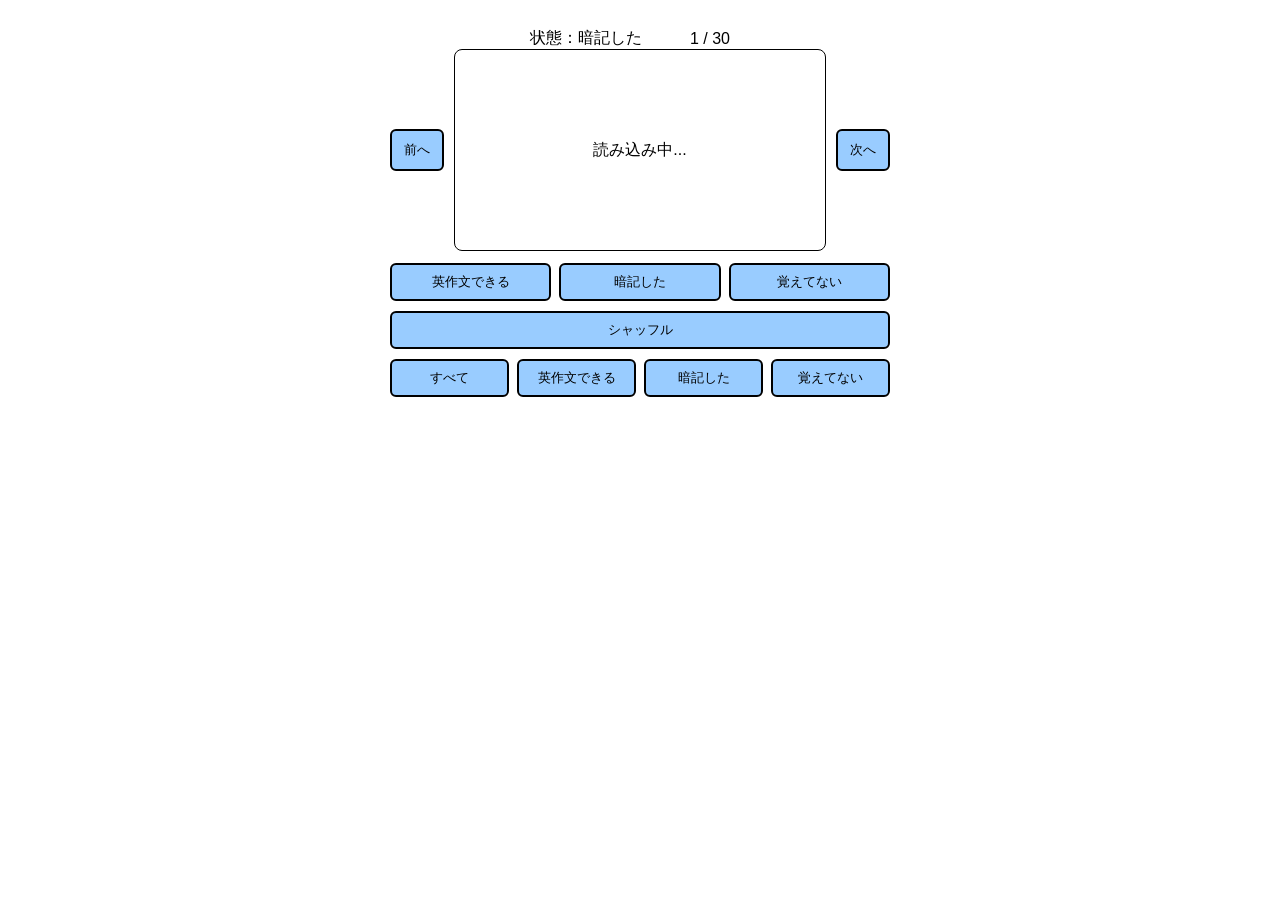
==== index.html @ 4614ad87 "index.html を更新" ====
<!DOCTYPE html>
<html lang="ja">
<head>
  <meta charset="UTF-8">
  <title>Flash Cards</title>
  <link rel="stylesheet" href="style.css">
  <meta name="apple-mobile-web-app-capable" content="yes">
  <meta name="apple-mobile-web-app-status-bar-style" content="default">
  <meta name="apple-mobile-web-app-title" content="Flash Cards">
</head>
<body>

<div id="app">

  <div id="info">
  	<div id="status">状態：暗記した</div>
  	<div id="progress">1 / 30</div>
  </div>

  <!-- カード + 前後ボタン -->
  <div class="card-row">
    <button id="prevBtn" class="nav-btn">前へ</button>

    <div id="card">読み込み中...</div>

    <button id="nextBtn" class="nav-btn">次へ</button>
  </div>

  <!-- ステータス付与 -->
  <div class="status-buttons">
    <button id="makeBtn">英作文できる</button>
    <button id="memorizedBtn">暗記した</button>
    <button id="unknownBtn">覚えてない</button>
  </div>

  <!-- シャッフル -->
  <div class="control-buttons">
    <button id="shuffleBtn">シャッフル</button>
  </div>

  <!-- フィルター -->
  <div class="filter-buttons">
    <button id="filterAll">すべて</button>
    <button id="filterMake">英作文できる</button>
    <button id="filterMemorized">暗記した</button>
    <button id="filterUnknown">覚えてない</button>
  </div>

</div>

<script src="script.js"></script>
</body>
</html>
---- style.css ----
body {
  font-family: sans-serif;
  background: #ffffff;
  color: #000;
  display: flex;
  justify-content: center;
  padding: 20px;
}

#app {
  width: 100%;
  max-width: 500px;
}

#info {
  display: flex;
  justify-content: space-between;
  align-items: center;

  width: 40%;
  padding: 0 140px;   /* ← これを追加 */
}

#status {
  text-align: left;
}

#progress {
  text-align: right;
}

/* カード＋前後ボタン */
.card-row {
  display: grid;
  grid-template-columns: auto 1fr auto;
  align-items: center;
  gap: 10px;
  margin-bottom: 12px;
}

#card {
  border: 1px solid #000;
  border-radius: 8px;
  padding: 30px;
  min-height: 140px;

  display: flex;
  align-items: center;
  justify-content: center;

  text-align: center;
  cursor: pointer;
  user-select: none;
}

/* 前へ・次へ */
.nav-btn {
  padding: 10px 12px;
  cursor: pointer;
  height: fit-content;
}

/* ボタン群 */
.status-buttons,
.control-buttons,
.filter-buttons {
  margin-top: 10px;
  display: grid;
  gap: 8px;
}

.status-buttons {
  grid-template-columns: 1fr 1fr 1fr;
}

.filter-buttons {
  grid-template-columns: repeat(4, 1fr);
}

button {
  padding: 8px;
  border: 2px solid #000;   /* ← 通常時は薄いグレー */
  border-radius: 6px;
  background: #9cf;
  color: #000;
}

button.active {
  border-color: red;
  background: #ffe5e5;
  color: red;
}

button:active {
  transform: none;
}

/* スマホ対応 */
@media (max-width: 480px) {
  .card-row {
    grid-template-columns: 1fr;
  }

  .nav-btn {
    width: 100%;
  }
}
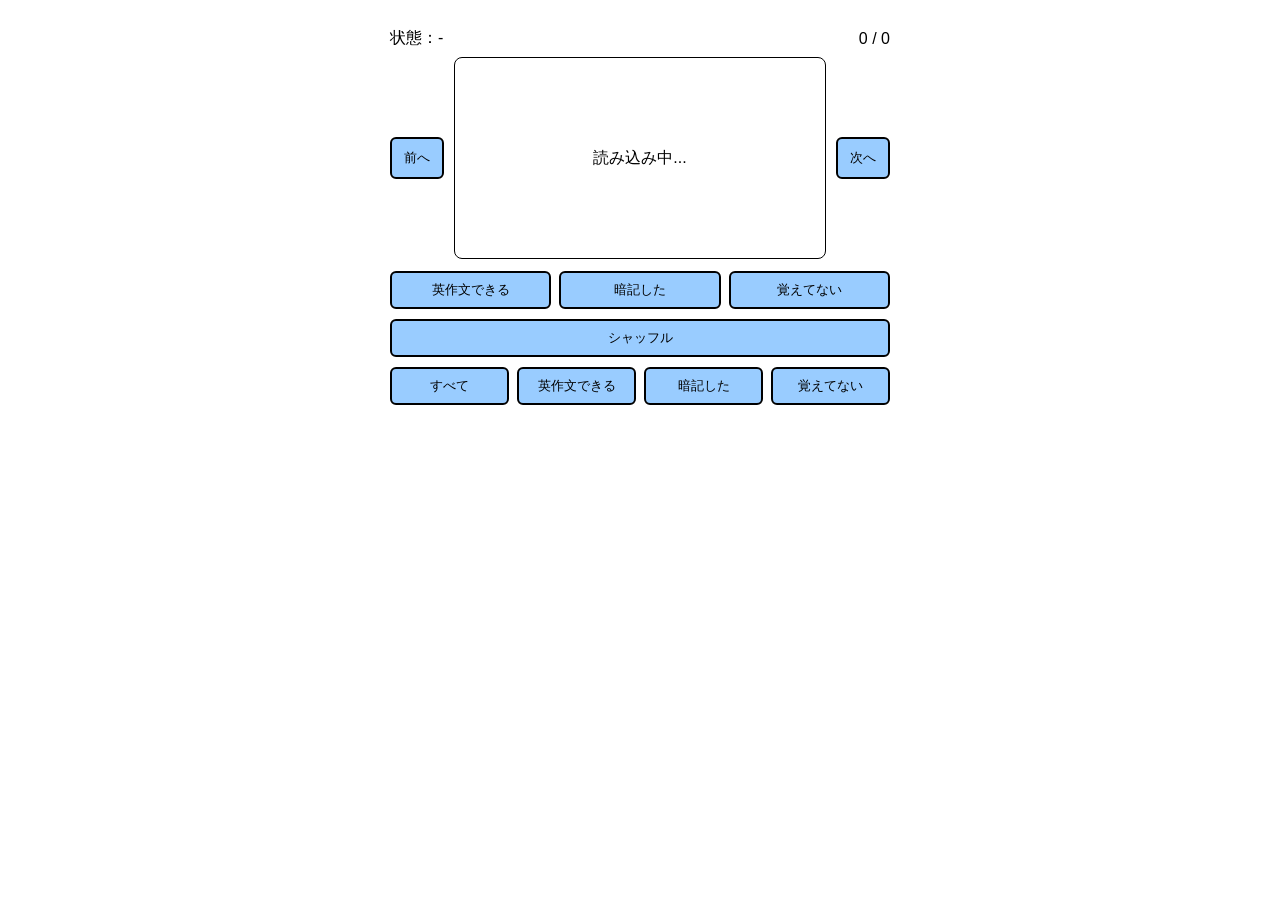
==== commit 95ea26cc: "index.html を更新" ====
--- a/index.html
+++ b/index.html
@@ -4,6 +4,7 @@
   <meta charset="UTF-8">
   <title>Flash Cards</title>
   <link rel="stylesheet" href="style.css">
+
   <meta name="apple-mobile-web-app-capable" content="yes">
   <meta name="apple-mobile-web-app-status-bar-style" content="default">
   <meta name="apple-mobile-web-app-title" content="Flash Cards">
@@ -13,20 +14,23 @@
 <div id="app">
 
   <div id="info">
-  	<div id="status">状態：暗記した</div>
-  	<div id="progress">1 / 30</div>
+    <div id="status">状態：-</div>
+    <div id="progress">0 / 0</div>
   </div>
 
   <!-- カード + 前後ボタン -->
   <div class="card-row">
     <button id="prevBtn" class="nav-btn">前へ</button>
 
-    <div id="card">読み込み中...</div>
+    <div id="card">
+      <div id="cardNumber"></div>
+      <div id="cardText">読み込み中...</div>
+    </div>
 
     <button id="nextBtn" class="nav-btn">次へ</button>
   </div>
 
-  <!-- ステータス付与 -->
+  <!-- ステータス -->
   <div class="status-buttons">
     <button id="makeBtn">英作文できる</button>
     <button id="memorizedBtn">暗記した</button>
@@ -48,6 +52,7 @@
 
 </div>
 
-<script src="script.js"></script>
+<!-- ★ defer を必ず付ける -->
+<script src="script.js" defer></script>
 </body>
 </html>
--- a/style.css
+++ b/style.css
@@ -16,9 +16,7 @@
   display: flex;
   justify-content: space-between;
   align-items: center;
-
-  width: 40%;
-  padding: 0 140px;   /* ← これを追加 */
+  margin-bottom: 8px;
 }
 
 #status {
@@ -27,7 +25,7 @@
 
 #progress {
   text-align: right;
-}
+}
 
 /* カード＋前後ボタン */
 .card-row {
@@ -39,6 +37,7 @@
 }
 
 #card {
+  position: relative;
   border: 1px solid #000;
   border-radius: 8px;
   padding: 30px;
@@ -53,11 +52,22 @@
   user-select: none;
 }
 
+#cardNumber {
+  position: absolute;
+  top: 8px;
+  left: 10px;
+  font-size: 12px;
+  color: #666;
+}
+
+#cardText {
+  width: 100%;
+}
+
 /* 前へ・次へ */
 .nav-btn {
   padding: 10px 12px;
   cursor: pointer;
-  height: fit-content;
 }
 
 /* ボタン群 */
@@ -79,20 +89,16 @@
 
 button {
   padding: 8px;
-  border: 2px solid #000;   /* ← 通常時は薄いグレー */
+  border: 2px solid #000;
   border-radius: 6px;
   background: #9cf;
   color: #000;
-}
+}
 
 button.active {
   border-color: red;
   background: #ffe5e5;
   color: red;
-}
-
-button:active {
-  transform: none;
 }
 
 /* スマホ対応 */
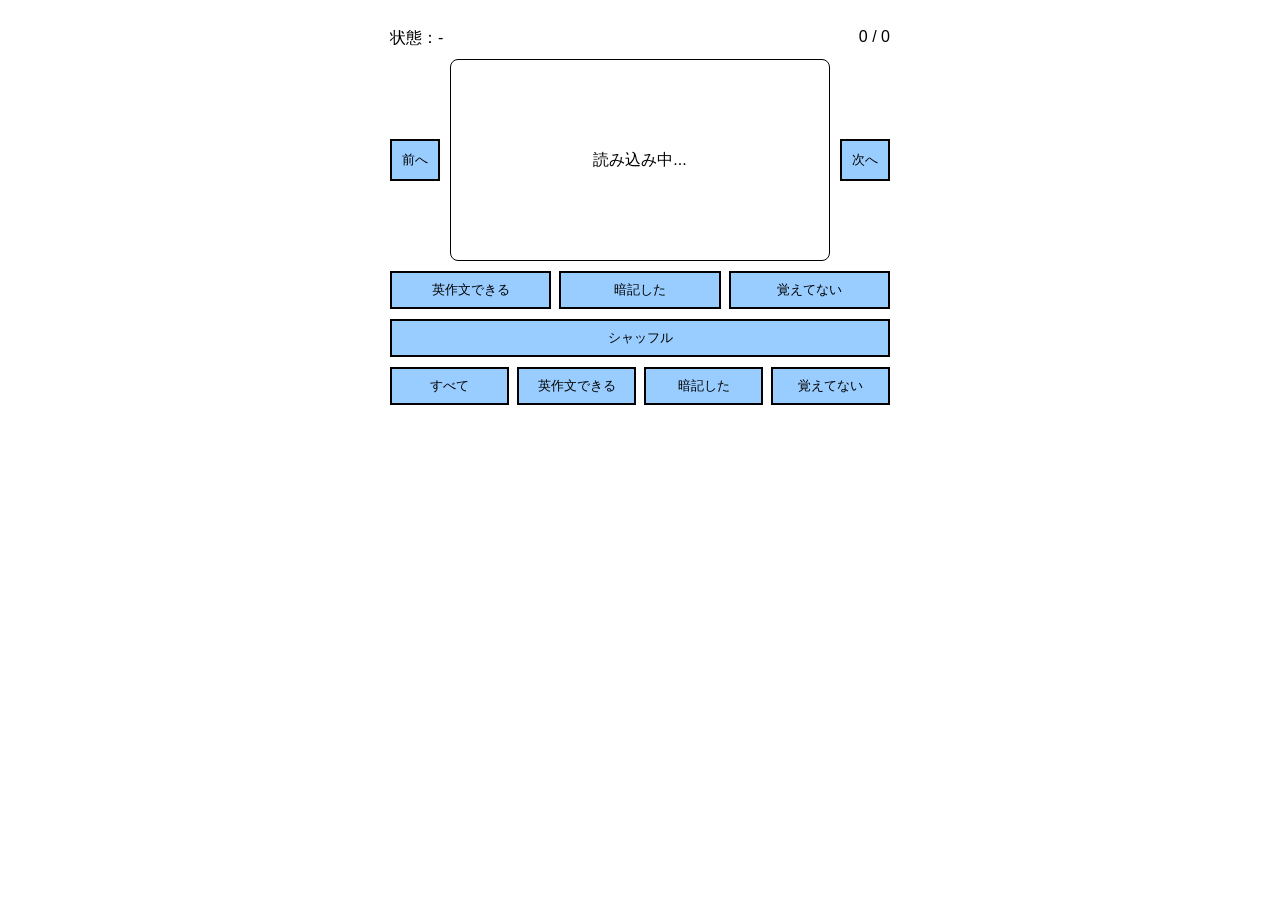
==== commit 86bfe54c: "index.html を更新" ====
--- a/index.html
+++ b/index.html
@@ -55,4 +55,4 @@
 <!-- ★ defer を必ず付ける -->
 <script src="script.js" defer></script>
 </body>
-</html>+</html>
--- a/style.css
+++ b/style.css
@@ -1,7 +1,6 @@
 body {
   font-family: sans-serif;
-  background: #ffffff;
-  color: #000;
+  background: #fff;
   display: flex;
   justify-content: center;
   padding: 20px;
@@ -15,25 +14,15 @@
 #info {
   display: flex;
   justify-content: space-between;
-  align-items: center;
-  margin-bottom: 8px;
+  margin-bottom: 10px;
 }
 
-#status {
-  text-align: left;
-}
-
-#progress {
-  text-align: right;
-}
-
-/* カード＋前後ボタン */
+/* カード＋前後 */
 .card-row {
   display: grid;
   grid-template-columns: auto 1fr auto;
+  gap: 10px;
   align-items: center;
-  gap: 10px;
-  margin-bottom: 12px;
 }
 
 #card {
@@ -42,32 +31,26 @@
   border-radius: 8px;
   padding: 30px;
   min-height: 140px;
-
   display: flex;
   align-items: center;
   justify-content: center;
-
-  text-align: center;
   cursor: pointer;
-  user-select: none;
 }
 
 #cardNumber {
   position: absolute;
-  top: 8px;
-  left: 10px;
+  top: 6px;
+  left: 8px;
   font-size: 12px;
   color: #666;
 }
 
 #cardText {
-  width: 100%;
+  text-align: center;
 }
 
-/* 前へ・次へ */
 .nav-btn {
-  padding: 10px 12px;
-  cursor: pointer;
+  padding: 10px;
 }
 
 /* ボタン群 */
@@ -80,7 +63,7 @@
 }
 
 .status-buttons {
-  grid-template-columns: 1fr 1fr 1fr;
+  grid-template-columns: repeat(3, 1fr);
 }
 
 .filter-buttons {
@@ -90,9 +73,7 @@
 button {
   padding: 8px;
   border: 2px solid #000;
-  border-radius: 6px;
   background: #9cf;
-  color: #000;
 }
 
 button.active {
@@ -101,13 +82,9 @@
   color: red;
 }
 
-/* スマホ対応 */
+/* スマホ */
 @media (max-width: 480px) {
   .card-row {
     grid-template-columns: 1fr;
   }
-
-  .nav-btn {
-    width: 100%;
-  }
 }
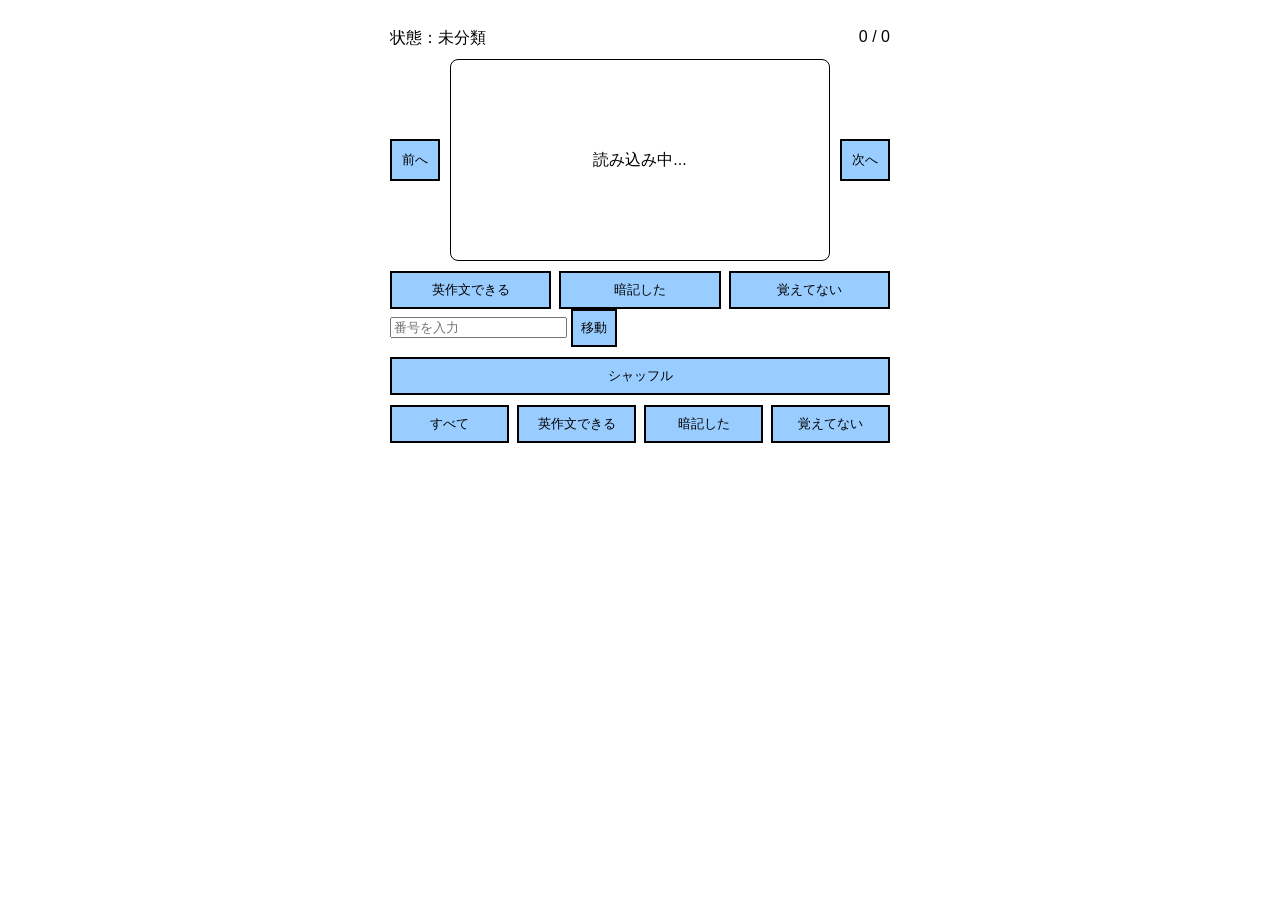
==== commit ffbc4e8f: "index.html を更新" ====
--- a/index.html
+++ b/index.html
@@ -1,24 +1,25 @@
 <!DOCTYPE html>
 <html lang="ja">
 <head>
-  <meta charset="UTF-8">
+  <meta charset="UTF-8" />
   <title>Flash Cards</title>
-  <link rel="stylesheet" href="style.css">
+  <link rel="stylesheet" href="style.css" />
 
-  <meta name="apple-mobile-web-app-capable" content="yes">
-  <meta name="apple-mobile-web-app-status-bar-style" content="default">
-  <meta name="apple-mobile-web-app-title" content="Flash Cards">
+  <!-- iOS ホーム画面対応 -->
+  <meta name="apple-mobile-web-app-capable" content="yes" />
+  <meta name="apple-mobile-web-app-title" content="Flash Cards" />
 </head>
 <body>
 
 <div id="app">
 
+  <!-- 進捗 & ステータス -->
   <div id="info">
-    <div id="status">状態：-</div>
+    <div id="status">状態：未分類</div>
     <div id="progress">0 / 0</div>
   </div>
 
-  <!-- カード + 前後ボタン -->
+  <!-- カード + 前後 -->
   <div class="card-row">
     <button id="prevBtn" class="nav-btn">前へ</button>
 
@@ -30,11 +31,22 @@
     <button id="nextBtn" class="nav-btn">次へ</button>
   </div>
 
-  <!-- ステータス -->
+  <!-- ステータス付与 -->
   <div class="status-buttons">
     <button id="makeBtn">英作文できる</button>
     <button id="memorizedBtn">暗記した</button>
     <button id="unknownBtn">覚えてない</button>
+  </div>
+
+  <!-- ★ 番号ジャンプ（ここに追加） -->
+  <div class="jump-area">
+    <input
+      type="number"
+      id="jumpInput"
+      placeholder="番号を入力"
+      inputmode="numeric"
+    />
+    <button id="jumpBtn">移動</button>
   </div>
 
   <!-- シャッフル -->
@@ -52,7 +64,6 @@
 
 </div>
 
-<!-- ★ defer を必ず付ける -->
-<script src="script.js" defer></script>
+<script src="script.js"></script>
 </body>
-</html>
+</html>
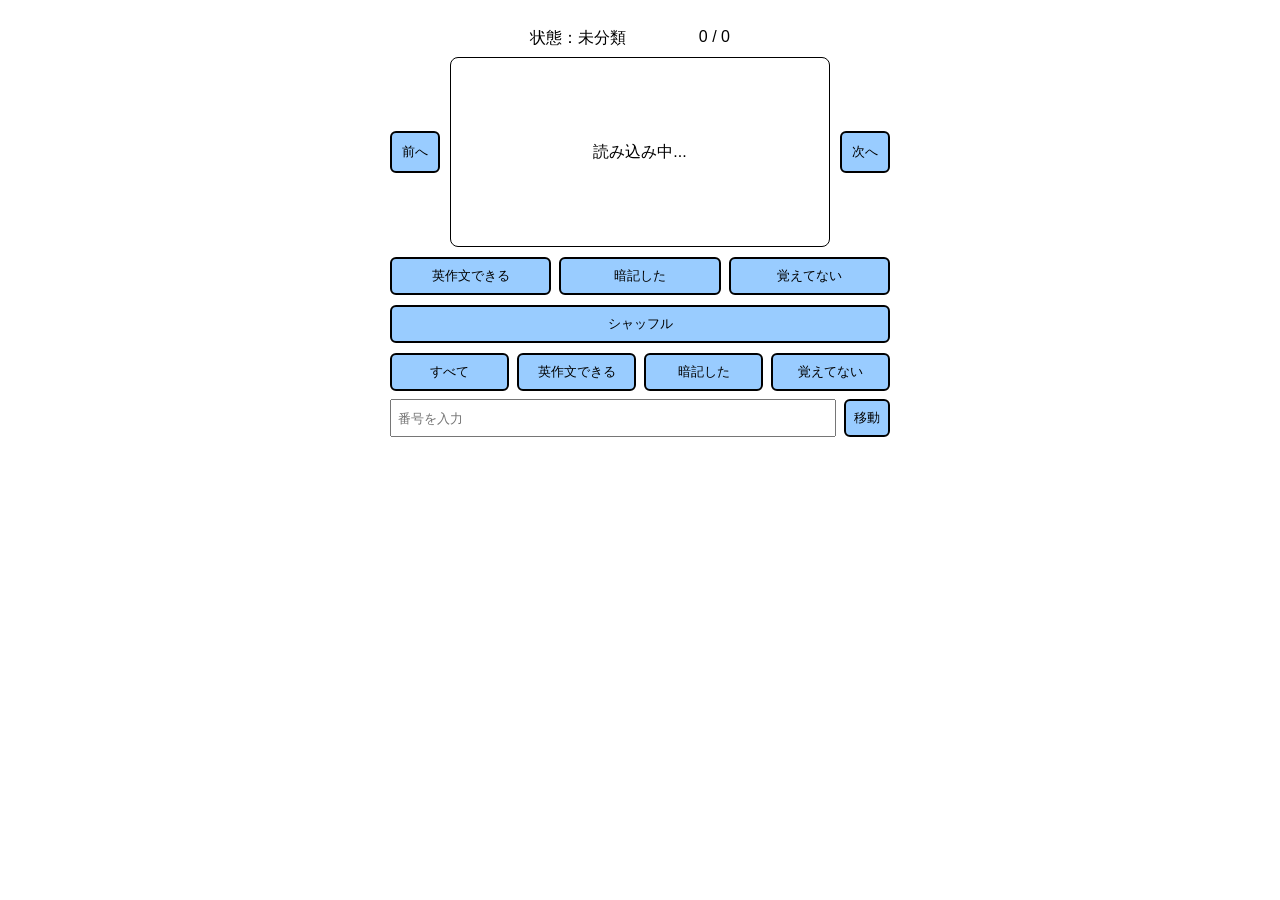
==== commit e09c9448: "index.html を更新" ====
--- a/index.html
+++ b/index.html
@@ -38,17 +38,6 @@
     <button id="unknownBtn">覚えてない</button>
   </div>
 
-  <!-- ★ 番号ジャンプ（ここに追加） -->
-  <div class="jump-area">
-    <input
-      type="number"
-      id="jumpInput"
-      placeholder="番号を入力"
-      inputmode="numeric"
-    />
-    <button id="jumpBtn">移動</button>
-  </div>
-
   <!-- シャッフル -->
   <div class="control-buttons">
     <button id="shuffleBtn">シャッフル</button>
@@ -62,6 +51,17 @@
     <button id="filterUnknown">覚えてない</button>
   </div>
 
+  <!-- ★ 番号ジャンプ（ここに移動） -->
+  <div class="jump-area">
+    <input
+      type="number"
+      id="jumpInput"
+      placeholder="番号を入力"
+      inputmode="numeric"
+    />
+    <button id="jumpBtn">移動</button>
+  </div>
+
 </div>
 
 <script src="script.js"></script>
--- a/style.css
+++ b/style.css
@@ -1,6 +1,7 @@
 body {
   font-family: sans-serif;
   background: #fff;
+  color: #000;
   display: flex;
   justify-content: center;
   padding: 20px;
@@ -11,30 +12,45 @@
   max-width: 500px;
 }
 
+/* 上部情報 */
 #info {
   display: flex;
   justify-content: space-between;
-  margin-bottom: 10px;
+  width: 40%;
+  padding: 0 140px;
+  margin-bottom: 8px;
 }
 
-/* カード＋前後 */
+#status {
+  text-align: left;
+}
+
+#progress {
+  text-align: right;
+}
+
+/* カード + 前後 */
 .card-row {
   display: grid;
   grid-template-columns: auto 1fr auto;
+  align-items: center;
   gap: 10px;
-  align-items: center;
 }
 
 #card {
-  position: relative;
   border: 1px solid #000;
   border-radius: 8px;
-  padding: 30px;
+  padding: 24px;
   min-height: 140px;
+  position: relative;
+
   display: flex;
+  flex-direction: column;
+  justify-content: center;
   align-items: center;
-  justify-content: center;
+
   cursor: pointer;
+  user-select: none;
 }
 
 #cardNumber {
@@ -42,15 +58,35 @@
   top: 6px;
   left: 8px;
   font-size: 12px;
-  color: #666;
 }
 
 #cardText {
   text-align: center;
 }
 
+/* 前後ボタン */
 .nav-btn {
   padding: 10px;
+}
+
+/* ボタン共通 */
+button {
+  padding: 8px;
+  border: 2px solid #000;
+  border-radius: 6px;
+  background: #9cf;
+  color: #000;
+  cursor: pointer;
+}
+
+button.active {
+  border-color: red;
+  background: #ffe5e5;
+  color: red;
+}
+
+button:active {
+  transform: none;
 }
 
 /* ボタン群 */
@@ -70,19 +106,19 @@
   grid-template-columns: repeat(4, 1fr);
 }
 
-button {
-  padding: 8px;
-  border: 2px solid #000;
-  background: #9cf;
+/* ★ 番号ジャンプ */
+.jump-area {
+  display: flex;
+  gap: 8px;
+  margin-top: 8px;
 }
 
-button.active {
-  border-color: red;
-  background: #ffe5e5;
-  color: red;
+.jump-area input {
+  flex: 1;
+  padding: 6px;
 }
 
-/* スマホ */
+/* モバイル */
 @media (max-width: 480px) {
   .card-row {
     grid-template-columns: 1fr;
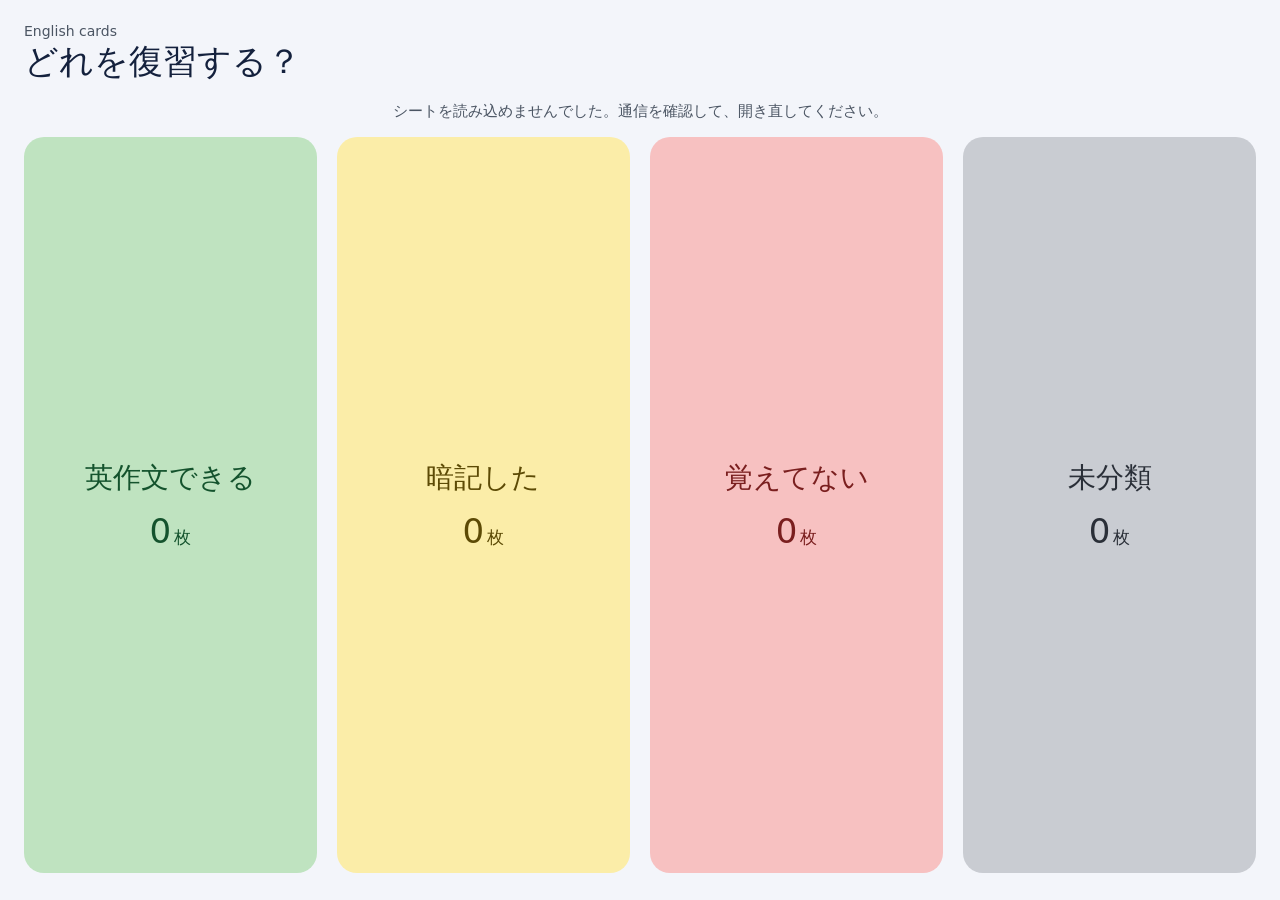
==== commit e3ff0359: "Update index.html" ====
--- a/index.html
+++ b/index.html
@@ -1,69 +1,248 @@
-<!DOCTYPE html>
+<!doctype html>
 <html lang="ja">
 <head>
-  <meta charset="UTF-8" />
-  <title>Flash Cards</title>
-  <link rel="stylesheet" href="style.css" />
-
-  <!-- iOS ホーム画面対応 -->
-  <meta name="apple-mobile-web-app-capable" content="yes" />
-  <meta name="apple-mobile-web-app-title" content="Flash Cards" />
+<meta charset="utf-8">
+<meta name="viewport" content="width=device-width,initial-scale=1,viewport-fit=cover,user-scalable=no">
+<meta name="apple-mobile-web-app-capable" content="yes">
+<meta name="apple-mobile-web-app-title" content="英語カード">
+<title>英語カード</title>
+<style>
+*{box-sizing:border-box;-webkit-tap-highlight-color:transparent}
+html,body{margin:0;height:100%;background:#F3F5FA;color:#14213D;font-family:"Hiragino Sans","Hiragino Kaku Gothic ProN",system-ui,sans-serif;touch-action:manipulation;overscroll-behavior:none;-webkit-user-select:none;user-select:none}
+button{font:inherit;color:inherit;cursor:pointer;border:0;background:none;padding:0}
+svg{width:1em;height:1em;fill:none;stroke:currentColor;stroke-width:1.8;stroke-linecap:round;stroke-linejoin:round}
+.screen{position:fixed;inset:0;display:none;flex-direction:column;gap:1.8vh;padding:max(2vh,env(safe-area-inset-top)) max(24px,env(safe-area-inset-right)) max(3vh,env(safe-area-inset-bottom)) max(24px,env(safe-area-inset-left))}
+.screen.on{display:flex}
+#rot{position:fixed;inset:0;display:none;align-items:center;justify-content:center;background:#F3F5FA;font-size:18px;z-index:9}
+@media (orientation:portrait){#rot{display:flex}}
+header{display:flex;justify-content:space-between;align-items:baseline;padding-top:.6vh}
+h1{margin:0;font-size:clamp(20px,7.5vh,34px);font-weight:500}
+.sub{font-size:14px;color:#4B5563}
+.tiles{flex:1;display:grid;grid-template-columns:repeat(4,1fr);gap:1.6vw;min-height:0}
+.tile{border-radius:20px;display:flex;flex-direction:column;align-items:center;justify-content:center;gap:1.6vh}
+.tile b{font-size:clamp(16px,6.6vh,28px);font-weight:500}
+.tile span{font-size:clamp(20px,8vh,34px);font-weight:500}
+.tile small{font-size:.5em;margin-left:3px}
+#msg{align-self:center;color:#4B5563;font-size:15px}
+.top{display:grid;grid-template-columns:1fr auto 1fr;align-items:center}
+.left{display:flex;gap:10px}
+.rb{width:clamp(38px,11vh,48px);height:clamp(38px,11vh,48px);border-radius:50%;background:#fff;border:.5px solid #D3D8E6;display:grid;place-items:center;font-size:clamp(20px,6vh,24px)}
+.rb.on{background:#14213D;color:#fff;border-color:#14213D}
+.ctr{text-align:center;white-space:nowrap}
+.ctr span{font-size:14px;color:#4B5563}
+.ctr b{font-size:clamp(20px,7vh,26px);font-weight:500;margin-left:6px}
+.chip{justify-self:end;font-size:14px;padding:8px 14px;border:.5px solid #D3D8E6;border-radius:22px;background:#fff}
+.bar{height:4px;border-radius:2px;background:#DCE1EE;flex:none}
+.bar div{height:4px;border-radius:2px;background:#14213D;width:0}
+.row{flex:1;display:flex;gap:12px;min-height:0}
+.side{width:clamp(60px,9vw,84px);border-radius:20px;border:1.5px solid #14213D;display:flex;flex-direction:column;align-items:center;justify-content:center;gap:4px;font-size:15px;font-weight:500}
+.side svg{font-size:28px}
+#card{flex:1;min-width:0;border-radius:20px;background:#fff;border:.5px solid #D3D8E6;padding:1.8vh 20px;display:flex;flex-direction:column;text-align:center;cursor:pointer}
+.st{display:flex;align-items:center;gap:10px;font-size:14px;color:#4B5563;flex:none}
+.pill{font-size:14px;font-weight:500;padding:5px 14px;border-radius:16px;color:#fff}
+#mid{flex:1;display:flex;flex-direction:column;align-items:center;overflow:auto;min-height:0}
+#mid>:first-child{margin-top:auto}
+#mid>:last-child{margin-bottom:auto}
+.big{font-size:clamp(22px,9vh,40px);font-weight:500;line-height:1.4}
+.en{font-size:clamp(20px,8.4vh,38px);font-weight:500;line-height:1.35}
+.memo{font-size:clamp(14px,4.6vh,18px);color:#4B5563;line-height:1.5;margin-top:1.6vh;white-space:pre-wrap}
+.empty{color:#4B5563;font-size:18px}
+#hint{font-size:14px;color:#4B5563;flex:none;min-height:1.2em}
+.cls{display:flex;gap:10px;flex:none}
+.cl{flex:1;height:clamp(40px,12.5vh,52px);border-radius:14px;border:1.5px solid var(--c);font-size:16px;font-weight:500;display:flex;align-items:center;justify-content:center;gap:4px}
+.cl svg{display:none}
+.cl.on{background:var(--c);color:#fff}
+.cl.on svg{display:block}
+</style>
 </head>
 <body>
-
-<div id="app">
-
-  <!-- 進捗 & ステータス -->
-  <div id="info">
-    <div id="status">状態：未分類</div>
-    <div id="progress">0 / 0</div>
-  </div>
-
-  <!-- カード + 前後 -->
-  <div class="card-row">
-    <button id="prevBtn" class="nav-btn">前へ</button>
-
-    <div id="card">
-      <div id="cardNumber"></div>
-      <div id="cardText">読み込み中...</div>
-    </div>
-
-    <button id="nextBtn" class="nav-btn">次へ</button>
-  </div>
-
-  <!-- ステータス付与 -->
-  <div class="status-buttons">
-    <button id="makeBtn">英作文できる</button>
-    <button id="memorizedBtn">暗記した</button>
-    <button id="unknownBtn">覚えてない</button>
-  </div>
-
-  <!-- シャッフル -->
-  <div class="control-buttons">
-    <button id="shuffleBtn">シャッフル</button>
-  </div>
-
-  <!-- フィルター -->
-  <div class="filter-buttons">
-    <button id="filterAll">すべて</button>
-    <button id="filterMake">英作文できる</button>
-    <button id="filterMemorized">暗記した</button>
-    <button id="filterUnknown">覚えてない</button>
-  </div>
-
-  <!-- ★ 番号ジャンプ（ここに移動） -->
-  <div class="jump-area">
-    <input
-      type="number"
-      id="jumpInput"
-      placeholder="番号を入力"
-      inputmode="numeric"
-    />
-    <button id="jumpBtn">移動</button>
-  </div>
-
-</div>
-
-<script src="script.js"></script>
+<div id="rot">横向きにしてください</div>
+
+<section id="home" class="screen on">
+<header><div><div class="sub">English cards</div><h1>どれを復習する？</h1></div><div class="sub" id="total"></div></header>
+<div id="msg">読み込み中…</div>
+<div class="tiles" id="tiles" hidden>
+<button class="tile" data-k="make" style="background:#BFE3C0;color:#14532D"><b>英作文できる</b><span><em id="n-make" style="font-style:normal">0</em><small>枚</small></span></button>
+<button class="tile" data-k="memorized" style="background:#FBEDA8;color:#5C4A05"><b>暗記した</b><span><em id="n-memorized" style="font-style:normal">0</em><small>枚</small></span></button>
+<button class="tile" data-k="unknown" style="background:#F7C1C1;color:#7A1F1F"><b>覚えてない</b><span><em id="n-unknown" style="font-style:normal">0</em><small>枚</small></span></button>
+<button class="tile" data-k="unrated" style="background:#C9CCD2;color:#2A2F38"><b>未分類</b><span><em id="n-unrated" style="font-style:normal">0</em><small>枚</small></span></button>
+</div>
+</section>
+
+<section id="study" class="screen">
+<div class="top">
+<div class="left">
+<button class="rb" id="homeBtn" aria-label="ホームへ戻る"><svg viewBox="0 0 24 24"><path d="M4 11l8-7 8 7"/><path d="M6 10v10h12V10"/></svg></button>
+<button class="rb" id="shuf" aria-label="シャッフル"><svg viewBox="0 0 24 24"><path d="M16 3h5v5"/><path d="M4 20L21 3"/><path d="M21 16v5h-5"/><path d="M15 15l6 6"/><path d="M4 4l5 5"/></svg></button>
+</div>
+<div class="ctr"><span id="cat"></span><b id="pos">0</b><span id="tot"></span></div>
+<span class="chip" id="chip"></span>
+</div>
+<div class="bar"><div id="bar"></div></div>
+<div class="row">
+<button class="side" id="prev" aria-label="前へ"><svg viewBox="0 0 24 24"><path d="M15 6l-6 6 6 6"/></svg>前へ</button>
+<div id="card" role="button" tabindex="0">
+<div class="st"><span>この英文の状態</span><span class="pill" id="pill"></span></div>
+<div id="mid"></div>
+<div id="hint"></div>
+</div>
+<button class="side next" id="next" aria-label="次へ"><svg viewBox="0 0 24 24"><path d="M9 6l6 6-6 6"/></svg>次へ</button>
+</div>
+<div class="cls">
+<button class="cl" id="c-make" style="--c:#0B6E6F"><svg viewBox="0 0 24 24"><path d="M5 12.5l4.5 4.5L19 7"/></svg>英作文できる</button>
+<button class="cl" id="c-memorized" style="--c:#3B4CCA"><svg viewBox="0 0 24 24"><path d="M5 12.5l4.5 4.5L19 7"/></svg>暗記した</button>
+<button class="cl" id="c-unknown" style="--c:#C2410C"><svg viewBox="0 0 24 24"><path d="M5 12.5l4.5 4.5L19 7"/></svg>覚えてない</button>
+</div>
+</section>
+
+<script>
+(function () {
+  var CSV_URL = "https://docs.google.com/spreadsheets/d/e/2PACX-1vR_s11QpNmzgSpUm_dJHcw7ljLd-omtgCKheM24lb_IfrXtnEXLaqCeNdGBKkcwELI3sH509CcfzRoX/pub?gid=0&single=true&output=csv";
+  var KEY_ST = "flashcards.status.v1", KEY_CACHE = "flashcards.cache.v1";
+  var NAMES = { make: "英作文できる", memorized: "暗記した", unknown: "覚えてない", unrated: "未分類" };
+  var COLORS = { make: "#0B6E6F", memorized: "#3B4CCA", unknown: "#C2410C", unrated: "#4B5563" };
+  var $ = function (id) { return document.getElementById(id); };
+
+  function load(k) { try { return JSON.parse(localStorage.getItem(k)); } catch (e) { return null; } }
+  function save(k, v) { try { localStorage.setItem(k, JSON.stringify(v)); } catch (e) {} }
+
+  var cards = [], status = load(KEY_ST) || {}, list = [], idx = 0, flipped = false, filter = "unrated", shuffled = false;
+  function st(id) { return status[id] || "unrated"; }
+
+  function parseCSV(t) {
+    var rows = [], row = [], f = "", q = false, i, c;
+    for (i = 0; i < t.length; i++) {
+      c = t[i];
+      if (q) {
+        if (c === '"') { if (t[i + 1] === '"') { f += '"'; i++; } else q = false; }
+        else f += c;
+      } else if (c === '"') q = true;
+      else if (c === ",") { row.push(f); f = ""; }
+      else if (c === "\n") { row.push(f); rows.push(row); row = []; f = ""; }
+      else if (c !== "\r") f += c;
+    }
+    if (f !== "" || row.length) { row.push(f); rows.push(row); }
+    return rows;
+  }
+
+  function toCards(rows) {
+    var out = [];
+    rows.forEach(function (r) {
+      var id = (r[0] || "").trim(), ja = (r[1] || "").trim(), en = (r[2] || "").trim(), memo = (r[3] || "").trim();
+      if (id && ja && en) out.push({ id: id, ja: ja, en: en, memo: memo });
+    });
+    return out;
+  }
+
+  function show(name) {
+    $("home").classList.toggle("on", name === "home");
+    $("study").classList.toggle("on", name === "study");
+  }
+
+  function renderHome() {
+    var n = { make: 0, memorized: 0, unknown: 0, unrated: 0 };
+    cards.forEach(function (c) { n[st(c.id)]++; });
+    Object.keys(n).forEach(function (k) { $("n-" + k).textContent = n[k]; });
+    $("total").textContent = "全" + cards.length + "枚 ・ スプレッドシートから読み込み";
+  }
+
+  function el(cls, text) {
+    var d = document.createElement("div");
+    d.className = cls;
+    d.textContent = text;
+    return d;
+  }
+
+  function renderCard() {
+    var n = list.length, c = list[idx], s = c ? st(c.id) : null, mid = $("mid"), rule;
+    $("cat").textContent = NAMES[filter];
+    $("pos").textContent = n ? idx + 1 : 0;
+    $("tot").textContent = " / " + n;
+    $("bar").style.width = n ? ((idx + 1) / n * 100) + "%" : "0";
+    $("chip").textContent = "シート No." + (c ? c.id : "-");
+    $("shuf").classList.toggle("on", shuffled);
+    $("pill").textContent = s ? NAMES[s] : "-";
+    $("pill").style.background = s ? COLORS[s] : COLORS.unrated;
+    mid.textContent = "";
+    if (!c) mid.appendChild(el("empty", "この分類のカードはありません"));
+    else if (!flipped) mid.appendChild(el("big", c.ja));
+    else {
+      mid.appendChild(el("en", c.en));
+      if (c.memo) mid.appendChild(el("memo", c.memo));
+    }
+    mid.scrollTop = 0;
+    $("hint").textContent = c ? (flipped ? "もう一度タップで日本語へ" : "タップして英文を表示") : "";
+    ["make", "memorized", "unknown"].forEach(function (k) { $("c-" + k).classList.toggle("on", s === k); });
+  }
+
+  function enter(k) {
+    filter = k;
+    list = cards.filter(function (c) { return st(c.id) === k; });
+    idx = 0; flipped = false; shuffled = false;
+    show("study");
+    renderCard();
+  }
+
+  function move(d) {
+    if (!list.length) return;
+    idx = (idx + d + list.length) % list.length;
+    flipped = false;
+    renderCard();
+  }
+
+  function shuffle() {
+    var i, j, t;
+    if (list.length < 2) return;
+    for (i = list.length - 1; i > 0; i--) {
+      j = Math.floor(Math.random() * (i + 1));
+      t = list[i]; list[i] = list[j]; list[j] = t;
+    }
+    idx = 0; flipped = false; shuffled = true;
+    renderCard();
+  }
+
+  function setStatus(k) {
+    var c = list[idx];
+    if (!c) return;
+    status[c.id] = k;
+    save(KEY_ST, status);
+    renderCard();
+  }
+
+  function flip() {
+    if (!list.length) return;
+    flipped = !flipped;
+    renderCard();
+  }
+
+  function ready() {
+    $("msg").hidden = true;
+    $("tiles").hidden = false;
+    renderHome();
+  }
+
+  Array.prototype.forEach.call(document.querySelectorAll(".tile"), function (b) {
+    b.addEventListener("click", function () { enter(b.getAttribute("data-k")); });
+  });
+  $("homeBtn").addEventListener("click", function () { renderHome(); show("home"); });
+  $("shuf").addEventListener("click", shuffle);
+  $("prev").addEventListener("click", function () { move(-1); });
+  $("next").addEventListener("click", function () { move(1); });
+  $("card").addEventListener("click", flip);
+  $("card").addEventListener("keydown", function (e) { if (e.key === "Enter" || e.key === " ") { e.preventDefault(); flip(); } });
+  ["make", "memorized", "unknown"].forEach(function (k) {
+    $("c-" + k).addEventListener("click", function () { setStatus(k); });
+  });
+
+  fetch(CSV_URL, { cache: "no-store" })
+    .then(function (r) { if (!r.ok) throw new Error("http"); return r.text(); })
+    .then(function (t) { cards = toCards(parseCSV(t)); save(KEY_CACHE, cards); ready(); })
+    .catch(function () {
+      var c = load(KEY_CACHE);
+      if (c && c.length) { cards = c; ready(); }
+      else $("msg").textContent = "シートを読み込めませんでした。通信を確認して、開き直してください。";
+    });
+})();
+</script>
 </body>
-</html>+</html>
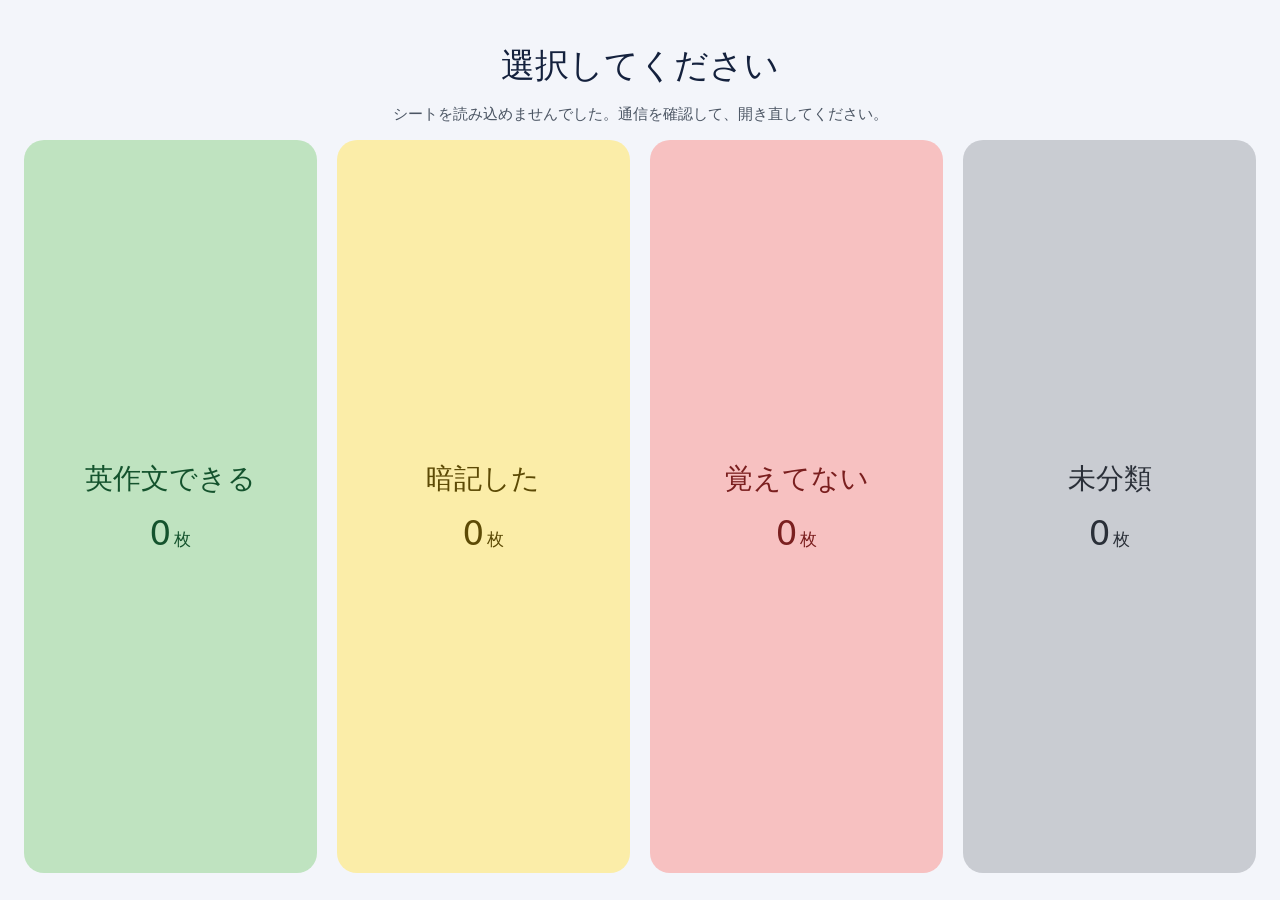
==== commit d85052a3: "Add files via upload" ====
--- a/index.html
+++ b/index.html
@@ -15,9 +15,9 @@
 .screen.on{display:flex}
 #rot{position:fixed;inset:0;display:none;align-items:center;justify-content:center;background:#F3F5FA;font-size:18px;z-index:9}
 @media (orientation:portrait){#rot{display:flex}}
-header{display:flex;justify-content:space-between;align-items:baseline;padding-top:.6vh}
-h1{margin:0;font-size:clamp(20px,7.5vh,34px);font-weight:500}
-.sub{font-size:14px;color:#4B5563}
+header{display:grid;grid-template-columns:1fr auto 1fr;align-items:start;padding-top:.6vh}
+h1{margin:19.6px 0 0;font-size:clamp(20px,7.5vh,34px);font-weight:500;text-align:center}
+.sub{font-size:14px;line-height:1.4;color:#4B5563;justify-self:end}
 .tiles{flex:1;display:grid;grid-template-columns:repeat(4,1fr);gap:1.6vw;min-height:0}
 .tile{border-radius:20px;display:flex;flex-direction:column;align-items:center;justify-content:center;gap:1.6vh}
 .tile b{font-size:clamp(16px,6.6vh,28px);font-weight:500}
@@ -37,6 +37,8 @@
 .row{flex:1;display:flex;gap:12px;min-height:0}
 .side{width:clamp(60px,9vw,84px);border-radius:20px;border:1.5px solid #14213D;display:flex;flex-direction:column;align-items:center;justify-content:center;gap:4px;font-size:15px;font-weight:500}
 .side svg{font-size:28px}
+.side{transition:background .15s,color .15s}
+.side.pressed{background:#14213D;color:#fff}
 #card{flex:1;min-width:0;border-radius:20px;background:#fff;border:.5px solid #D3D8E6;padding:1.8vh 20px;display:flex;flex-direction:column;text-align:center;cursor:pointer}
 .st{display:flex;align-items:center;gap:10px;font-size:14px;color:#4B5563;flex:none}
 .pill{font-size:14px;font-weight:500;padding:5px 14px;border-radius:16px;color:#fff}
@@ -45,7 +47,10 @@
 #mid>:last-child{margin-bottom:auto}
 .big{font-size:clamp(22px,9vh,40px);font-weight:500;line-height:1.4}
 .en{font-size:clamp(20px,8.4vh,38px);font-weight:500;line-height:1.35}
-.memo{font-size:clamp(14px,4.6vh,18px);color:#4B5563;line-height:1.5;margin-top:1.6vh;white-space:pre-wrap}
+.memo{font-size:clamp(14px,4.6vh,18px);color:#4B5563;line-height:1.5;align-self:start;white-space:pre-wrap}
+#mid.two{display:grid;grid-template-rows:1fr auto 1fr;justify-items:center}
+#mid.two>:first-child,#mid.two>:last-child{margin:0}
+#mid.two>.memo{margin-top:2.6vh}
 .empty{color:#4B5563;font-size:18px}
 #hint{font-size:14px;color:#4B5563;flex:none;min-height:1.2em}
 .cls{display:flex;gap:10px;flex:none}
@@ -59,7 +64,7 @@
 <div id="rot">横向きにしてください</div>
 
 <section id="home" class="screen on">
-<header><div><div class="sub">English cards</div><h1>どれを復習する？</h1></div><div class="sub" id="total"></div></header>
+<header><span></span><h1>選択してください</h1><div class="sub" id="total"></div></header>
 <div id="msg">読み込み中…</div>
 <div class="tiles" id="tiles" hidden>
 <button class="tile" data-k="make" style="background:#BFE3C0;color:#14532D"><b>英作文できる</b><span><em id="n-make" style="font-style:normal">0</em><small>枚</small></span></button>
@@ -143,7 +148,7 @@
     var n = { make: 0, memorized: 0, unknown: 0, unrated: 0 };
     cards.forEach(function (c) { n[st(c.id)]++; });
     Object.keys(n).forEach(function (k) { $("n-" + k).textContent = n[k]; });
-    $("total").textContent = "全" + cards.length + "枚 ・ スプレッドシートから読み込み";
+    $("total").textContent = "全" + cards.length + "枚 ・ my sentencesから読み込み";
   }
 
   function el(cls, text) {
@@ -164,14 +169,17 @@
     $("pill").textContent = s ? NAMES[s] : "-";
     $("pill").style.background = s ? COLORS[s] : COLORS.unrated;
     mid.textContent = "";
+    mid.className = "";
     if (!c) mid.appendChild(el("empty", "この分類のカードはありません"));
     else if (!flipped) mid.appendChild(el("big", c.ja));
     else {
+      mid.className = "two";
+      mid.appendChild(el("sp", ""));
       mid.appendChild(el("en", c.en));
       if (c.memo) mid.appendChild(el("memo", c.memo));
     }
     mid.scrollTop = 0;
-    $("hint").textContent = c ? (flipped ? "もう一度タップで日本語へ" : "タップして英文を表示") : "";
+    $("hint").textContent = c ? (flipped ? "タップして日本語を表示" : "タップして英文を表示") : "";
     ["make", "memorized", "unknown"].forEach(function (k) { $("c-" + k).classList.toggle("on", s === k); });
   }
 
@@ -228,6 +236,14 @@
   $("shuf").addEventListener("click", shuffle);
   $("prev").addEventListener("click", function () { move(-1); });
   $("next").addEventListener("click", function () { move(1); });
+  ["prev", "next"].forEach(function (id) {
+    var b = $(id);
+    b.addEventListener("pointerdown", function () {
+      b.classList.add("pressed");
+      clearTimeout(b._t);
+      b._t = setTimeout(function () { b.classList.remove("pressed"); }, 300);
+    });
+  });
   $("card").addEventListener("click", flip);
   $("card").addEventListener("keydown", function (e) { if (e.key === "Enter" || e.key === " ") { e.preventDefault(); flip(); } });
   ["make", "memorized", "unknown"].forEach(function (k) {
